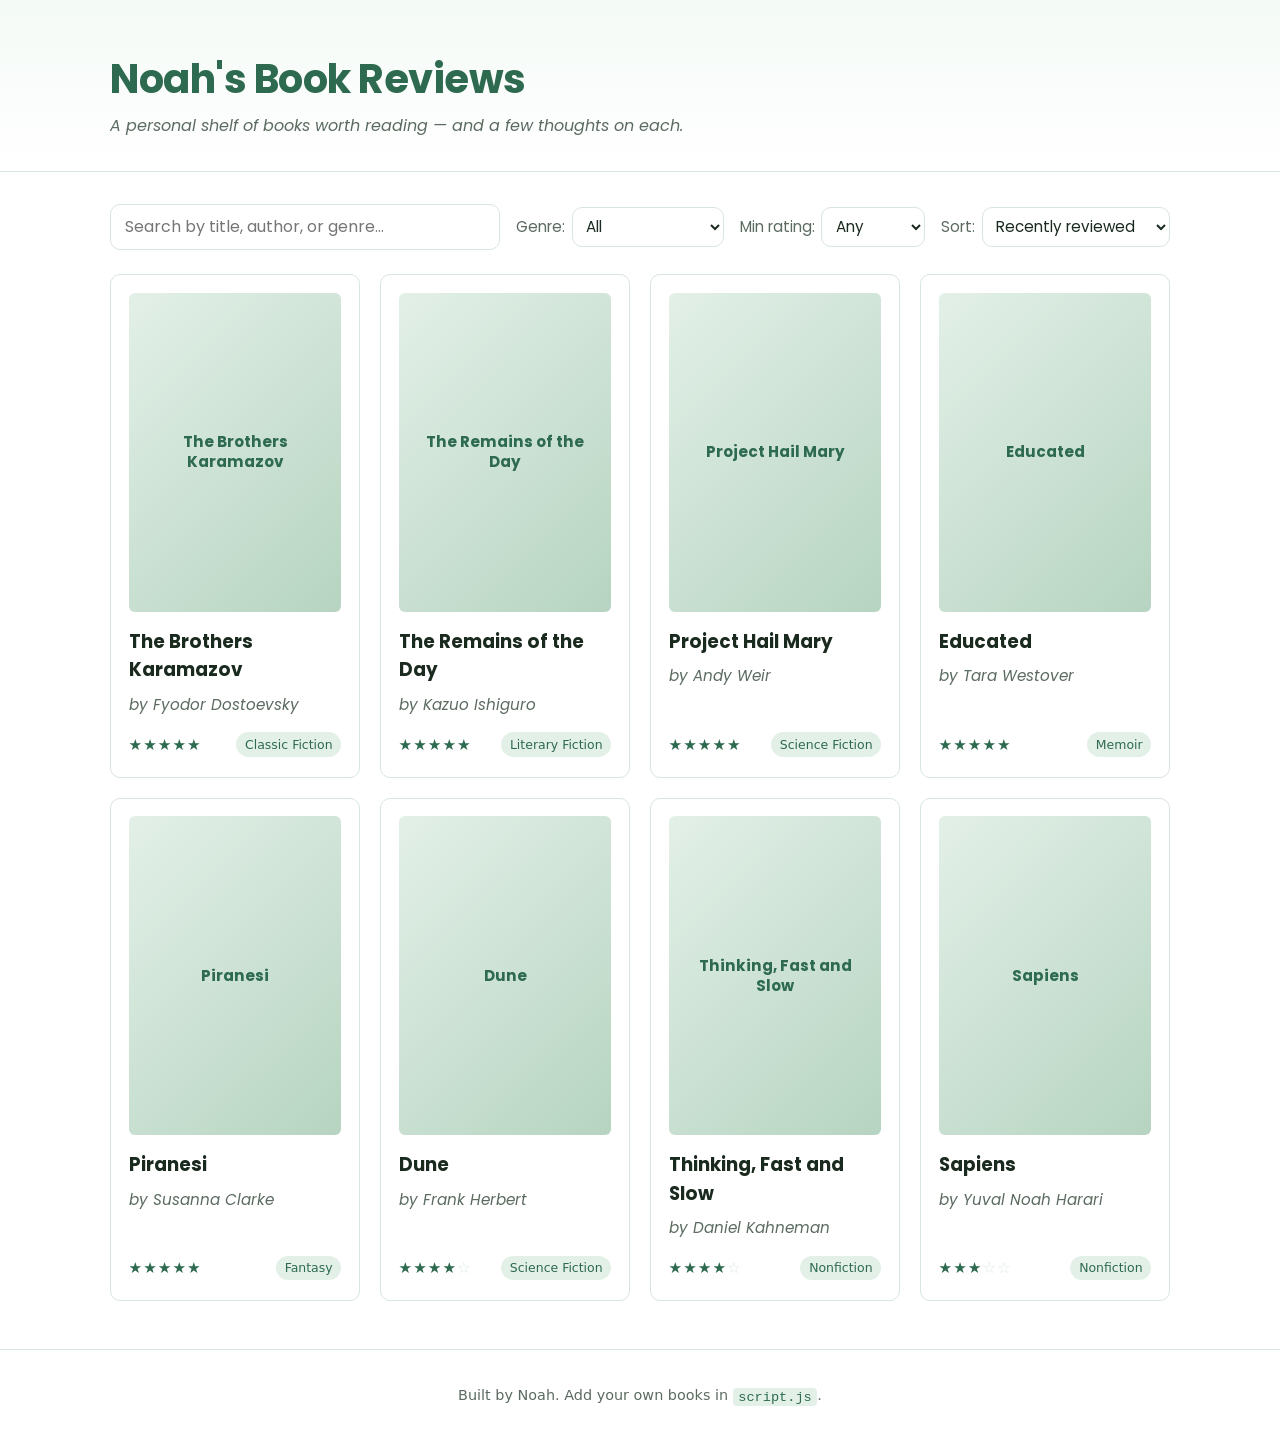
==== index.html @ 5723decc "Initial commit: book review site" ====
<!DOCTYPE html>
<html lang="en">
<head>
  <meta charset="UTF-8" />
  <meta name="viewport" content="width=device-width, initial-scale=1.0" />
  <title>Noah's Book Reviews</title>
  <link rel="preconnect" href="https://fonts.googleapis.com" />
  <link rel="preconnect" href="https://fonts.gstatic.com" crossorigin />
  <link rel="stylesheet" href="https://fonts.googleapis.com/css2?family=Poppins:wght@300;400;500;600;700&display=swap" />
  <link rel="stylesheet" href="styles.css" />
</head>
<body>
  <header class="site-header">
    <div class="container">
      <h1 class="site-title">Noah's Book Reviews</h1>
      <p class="site-tagline">A personal shelf of books worth reading — and a few thoughts on each.</p>
    </div>
  </header>

  <main class="container" id="library-view">
    <section class="controls">
      <input
        type="search"
        id="search"
        class="search-input"
        placeholder="Search by title, author, or genre…"
        aria-label="Search books"
      />
      <div class="filter-group">
        <label for="genre-filter">Genre:</label>
        <select id="genre-filter" aria-label="Filter by genre">
          <option value="">All</option>
        </select>
      </div>
      <div class="filter-group">
        <label for="rating-filter">Min rating:</label>
        <select id="rating-filter" aria-label="Filter by minimum rating">
          <option value="0">Any</option>
          <option value="3">3+ stars</option>
          <option value="4">4+ stars</option>
          <option value="5">5 stars</option>
        </select>
      </div>
      <div class="filter-group">
        <label for="sort">Sort:</label>
        <select id="sort" aria-label="Sort books">
          <option value="recent">Recently reviewed</option>
          <option value="rating-desc">Rating (high to low)</option>
          <option value="rating-asc">Rating (low to high)</option>
          <option value="title">Title (A–Z)</option>
          <option value="author">Author (A–Z)</option>
        </select>
      </div>
    </section>

    <section id="book-grid" class="book-grid" aria-live="polite"></section>

    <p id="empty-state" class="empty-state" hidden>No books match your filters.</p>
  </main>

  <main class="container article-view" id="article-view" hidden>
    <nav class="article-nav-top" aria-label="Article navigation">
      <a href="#" class="back-link" id="back-link">&larr; Back to all reviews</a>
    </nav>
    <article id="article-body" class="article"></article>
    <nav class="article-nav-bottom" aria-label="More reviews">
      <a href="#" class="nav-button" id="prev-link" hidden>&larr; <span></span></a>
      <a href="#" class="nav-button center" id="library-link">All reviews</a>
      <a href="#" class="nav-button" id="next-link" hidden><span></span> &rarr;</a>
    </nav>
  </main>

  <div id="modal" class="modal" hidden aria-hidden="true" role="dialog" aria-modal="true" aria-labelledby="modal-title">
    <div class="modal-backdrop" data-close></div>
    <article class="modal-content">
      <button class="modal-close" data-close aria-label="Close">&times;</button>
      <div id="modal-body"></div>
    </article>
  </div>

  <footer class="site-footer">
    <div class="container">
      <p>Built by Noah. Add your own books in <code>script.js</code>.</p>
    </div>
  </footer>

  <script src="script.js"></script>
</body>
</html>
---- styles.css ----
:root {
  --bg: #ffffff;
  --surface: #ffffff;
  --text: #1a2a1f;
  --text-muted: #5b6b60;
  --accent: #2d6a4f;
  --accent-soft: #e3f0e8;
  --border: #d8e6dc;
  --shadow: 0 4px 18px rgba(26, 42, 31, 0.08);
  --star: #2d6a4f;
  --star-empty: #d8e6dc;
  --radius: 10px;
}

* { box-sizing: border-box; }

html, body {
  margin: 0;
  padding: 0;
  background: var(--bg);
  color: var(--text);
  font-family: 'Poppins', -apple-system, system-ui, sans-serif;
  line-height: 1.55;
}

.container {
  max-width: 1100px;
  margin: 0 auto;
  padding: 0 1.25rem;
}

.site-header {
  padding: 3rem 0 2rem;
  border-bottom: 1px solid var(--border);
  background: linear-gradient(180deg, #f4faf6 0%, var(--bg) 100%);
}

.site-title {
  margin: 0 0 0.25rem;
  font-size: 2.5rem;
  letter-spacing: -0.5px;
  color: var(--accent);
}

.site-tagline {
  margin: 0;
  color: var(--text-muted);
  font-style: italic;
}

.controls {
  display: flex;
  flex-wrap: wrap;
  gap: 0.75rem 1rem;
  align-items: center;
  margin: 2rem 0 1.5rem;
}

.search-input {
  flex: 1 1 260px;
  padding: 0.6rem 0.85rem;
  border: 1px solid var(--border);
  border-radius: var(--radius);
  font-size: 1rem;
  font-family: inherit;
  background: var(--surface);
}
.search-input:focus {
  outline: none;
  border-color: var(--accent);
  box-shadow: 0 0 0 3px var(--accent-soft);
}

.filter-group {
  display: flex;
  align-items: center;
  gap: 0.4rem;
  font-size: 0.95rem;
  color: var(--text-muted);
}

.filter-group select {
  padding: 0.45rem 0.6rem;
  border: 1px solid var(--border);
  border-radius: var(--radius);
  background: var(--surface);
  font-family: inherit;
  font-size: 0.95rem;
  color: var(--text);
}

.book-grid {
  display: grid;
  grid-template-columns: repeat(auto-fill, minmax(240px, 1fr));
  gap: 1.25rem;
  padding-bottom: 3rem;
}

.book-card {
  background: var(--surface);
  border: 1px solid var(--border);
  border-radius: var(--radius);
  padding: 1.1rem 1.1rem 1.25rem;
  cursor: pointer;
  transition: transform 0.15s ease, box-shadow 0.15s ease, border-color 0.15s ease;
  display: flex;
  flex-direction: column;
  gap: 0.5rem;
}
.book-card:hover {
  transform: translateY(-3px);
  box-shadow: var(--shadow);
  border-color: #b6d4c1;
}

.book-cover {
  background: linear-gradient(135deg, #e3f0e8 0%, #b6d4c1 100%);
  border-radius: 6px;
  aspect-ratio: 2 / 3;
  display: flex;
  align-items: center;
  justify-content: center;
  text-align: center;
  padding: 0.75rem;
  color: var(--accent);
  font-weight: bold;
  font-size: 0.95rem;
  margin-bottom: 0.5rem;
  line-height: 1.3;
  overflow: hidden;
}

.book-title {
  margin: 0;
  font-size: 1.15rem;
  color: var(--text);
}

.book-author {
  margin: 0;
  color: var(--text-muted);
  font-style: italic;
  font-size: 0.95rem;
}

.book-meta {
  display: flex;
  justify-content: space-between;
  align-items: center;
  margin-top: auto;
  padding-top: 0.5rem;
  font-size: 0.85rem;
  color: var(--text-muted);
}

.stars { letter-spacing: 1px; font-size: 0.95rem; }
.stars .filled { color: var(--star); }
.stars .empty { color: var(--star-empty); }

.genre-tag {
  background: var(--accent-soft);
  color: var(--accent);
  padding: 0.15rem 0.55rem;
  border-radius: 999px;
  font-size: 0.78rem;
  font-family: -apple-system, system-ui, sans-serif;
}

.empty-state {
  text-align: center;
  color: var(--text-muted);
  padding: 3rem 1rem;
  font-style: italic;
}

.modal {
  position: fixed;
  inset: 0;
  display: flex;
  align-items: center;
  justify-content: center;
  z-index: 100;
  padding: 1.5rem;
}
.modal[hidden] { display: none; }

.modal-backdrop {
  position: absolute;
  inset: 0;
  background: rgba(20, 18, 14, 0.55);
  backdrop-filter: blur(2px);
}

.modal-content {
  position: relative;
  background: var(--surface);
  border-radius: var(--radius);
  max-width: 640px;
  width: 100%;
  max-height: 90vh;
  overflow-y: auto;
  padding: 2rem 2rem 2.25rem;
  box-shadow: 0 20px 60px rgba(0,0,0,0.25);
  animation: pop 0.18s ease-out;
}

@keyframes pop {
  from { transform: scale(0.96); opacity: 0; }
  to   { transform: scale(1);    opacity: 1; }
}

.modal-close {
  position: absolute;
  top: 0.5rem;
  right: 0.75rem;
  background: none;
  border: none;
  font-size: 2rem;
  line-height: 1;
  color: var(--text-muted);
  cursor: pointer;
  padding: 0.25rem 0.5rem;
}
.modal-close:hover { color: var(--accent); }

.modal h2 {
  margin: 0 0 0.25rem;
  color: var(--accent);
  font-size: 1.7rem;
}
.modal .author {
  color: var(--text-muted);
  font-style: italic;
  margin: 0 0 1rem;
}

.review-meta {
  display: flex;
  flex-wrap: wrap;
  gap: 0.75rem 1.25rem;
  font-size: 0.9rem;
  color: var(--text-muted);
  border-top: 1px solid var(--border);
  border-bottom: 1px solid var(--border);
  padding: 0.75rem 0;
  margin: 1rem 0 1.25rem;
  font-family: -apple-system, system-ui, sans-serif;
}

.review-text {
  font-size: 1.02rem;
  white-space: pre-wrap;
}

.review-text p { margin: 0 0 1em; }

.favorite-quote {
  border-left: 3px solid var(--accent);
  background: var(--accent-soft);
  padding: 0.75rem 1rem;
  margin: 1.25rem 0 0.5rem;
  font-style: italic;
  color: #1f4030;
  border-radius: 0 6px 6px 0;
}

/* ---- Article view (Medium-style) ---- */
.article-view {
  max-width: 720px;
  padding-top: 1.5rem;
  padding-bottom: 4rem;
}

.article-nav-top {
  margin-bottom: 2rem;
}

.back-link {
  color: var(--accent);
  text-decoration: none;
  font-size: 0.95rem;
  font-weight: 500;
  display: inline-flex;
  align-items: center;
  gap: 0.35rem;
  padding: 0.4rem 0;
  transition: opacity 0.15s ease;
}
.back-link:hover { opacity: 0.7; }

.article header { margin-bottom: 2rem; }

.article h1 {
  font-size: 2.4rem;
  line-height: 1.2;
  margin: 0 0 0.5rem;
  color: var(--text);
  letter-spacing: -0.5px;
  font-weight: 600;
}

.article .article-author {
  font-size: 1.15rem;
  color: var(--text-muted);
  margin: 0 0 1.25rem;
  font-style: italic;
}

.article-meta-row {
  display: flex;
  flex-wrap: wrap;
  align-items: center;
  gap: 0.75rem 1.25rem;
  padding: 1rem 0;
  border-top: 1px solid var(--border);
  border-bottom: 1px solid var(--border);
  font-size: 0.9rem;
  color: var(--text-muted);
}

.article-meta-row .stars { font-size: 1.1rem; }

.article-content {
  font-size: 1.18rem;
  line-height: 1.75;
  color: #2a3a30;
  margin-top: 2rem;
}

.article-content p { margin: 0 0 1.5em; }

.article-content h2 {
  font-size: 1.55rem;
  margin: 2.25rem 0 1rem;
  color: var(--text);
  font-weight: 600;
  letter-spacing: -0.25px;
}

.article-content h3 {
  font-size: 1.2rem;
  margin: 1.75rem 0 0.75rem;
  color: var(--text);
  font-weight: 600;
}

.article-content blockquote {
  border-left: 4px solid var(--accent);
  margin: 1.75rem 0;
  padding: 0.25rem 0 0.25rem 1.25rem;
  color: var(--text);
  font-style: italic;
  font-size: 1.25rem;
  line-height: 1.55;
}

.pull-quote {
  border-left: 4px solid var(--accent);
  background: var(--accent-soft);
  padding: 1.25rem 1.5rem;
  margin: 2rem 0;
  font-style: italic;
  color: #1f4030;
  border-radius: 0 6px 6px 0;
  font-size: 1.15rem;
  line-height: 1.6;
}
.pull-quote .quote-label {
  display: block;
  font-style: normal;
  font-size: 0.75rem;
  letter-spacing: 1.5px;
  text-transform: uppercase;
  color: var(--accent);
  margin-bottom: 0.5rem;
  font-weight: 600;
}

.article-nav-bottom {
  display: grid;
  grid-template-columns: 1fr auto 1fr;
  gap: 0.75rem;
  margin-top: 3rem;
  padding-top: 2rem;
  border-top: 1px solid var(--border);
  align-items: stretch;
}

.nav-button {
  display: flex;
  align-items: center;
  gap: 0.4rem;
  padding: 0.85rem 1rem;
  border: 1px solid var(--border);
  border-radius: var(--radius);
  text-decoration: none;
  color: var(--text);
  font-size: 0.95rem;
  background: var(--surface);
  transition: border-color 0.15s ease, color 0.15s ease, background 0.15s ease;
  min-width: 0;
}
.nav-button:hover {
  border-color: var(--accent);
  color: var(--accent);
}
.nav-button span {
  overflow: hidden;
  text-overflow: ellipsis;
  white-space: nowrap;
}
.nav-button.center {
  background: var(--accent);
  color: #fff;
  border-color: var(--accent);
  font-weight: 500;
  justify-content: center;
}
.nav-button.center:hover { opacity: 0.9; color: #fff; }
.nav-button:last-child { justify-content: flex-end; text-align: right; }

@media (max-width: 600px) {
  .article h1 { font-size: 1.8rem; }
  .article-content { font-size: 1.05rem; line-height: 1.7; }
  .article-nav-bottom {
    grid-template-columns: 1fr;
  }
  .nav-button:last-child { justify-content: flex-start; text-align: left; }
}

/* ---- Modal "See full breakdown" button ---- */
.full-breakdown-btn {
  display: inline-block;
  margin-top: 1.5rem;
  padding: 0.7rem 1.4rem;
  background: var(--accent);
  color: #fff;
  text-decoration: none;
  border-radius: var(--radius);
  font-size: 0.95rem;
  font-weight: 500;
  border: none;
  cursor: pointer;
  font-family: inherit;
  transition: opacity 0.15s ease;
}
.full-breakdown-btn:hover { opacity: 0.88; }

.site-footer {
  border-top: 1px solid var(--border);
  padding: 1.25rem 0;
  color: var(--text-muted);
  font-size: 0.9rem;
  text-align: center;
  font-family: -apple-system, system-ui, sans-serif;
}
.site-footer code {
  background: var(--accent-soft);
  color: var(--accent);
  padding: 0.1rem 0.35rem;
  border-radius: 4px;
  font-size: 0.85rem;
}

@media (max-width: 600px) {
  .site-title { font-size: 1.9rem; }
  .modal-content { padding: 1.5rem 1.25rem; }
}
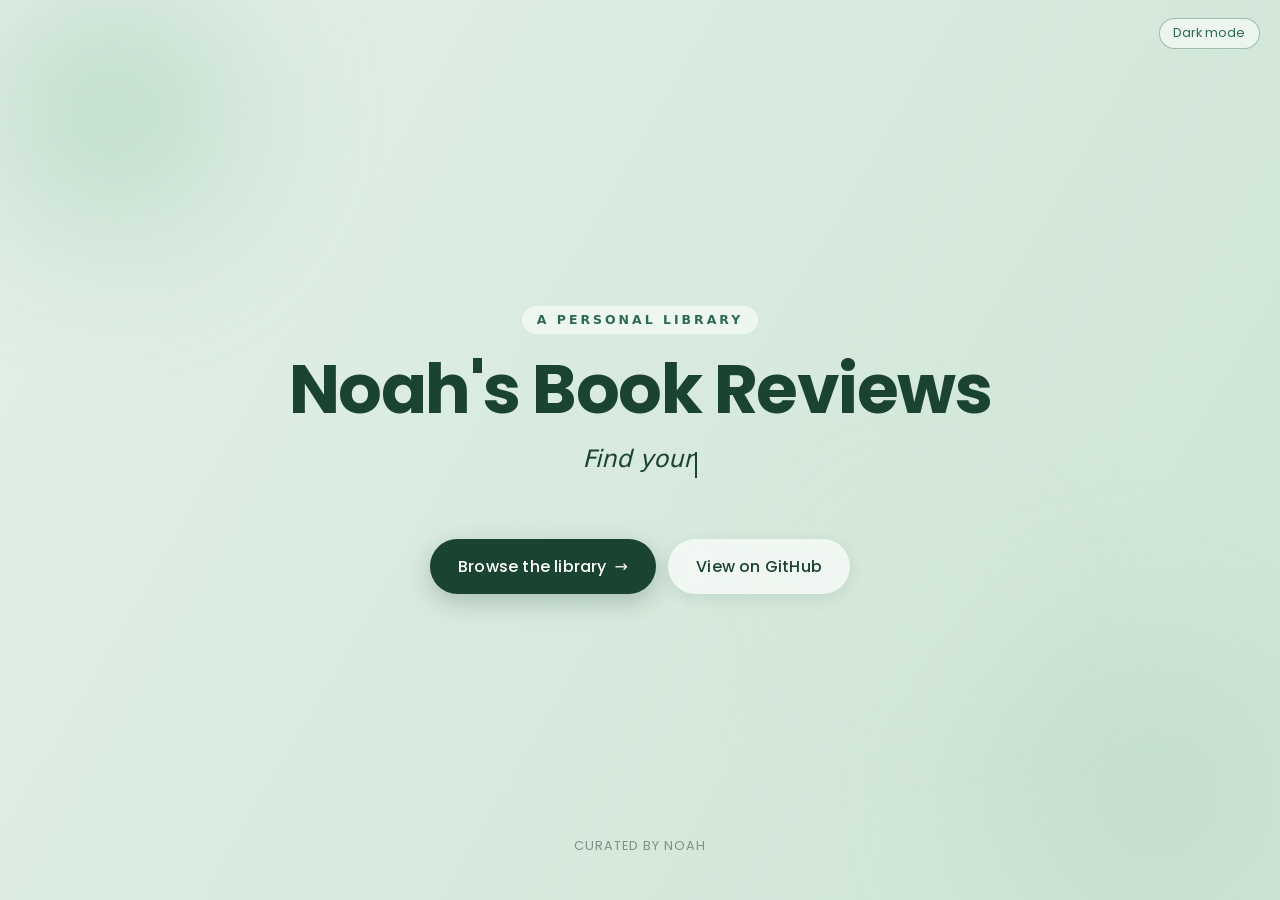
==== commit 859ec6d1: "Add light/dark mode toggle - Dark colour scheme using CSS custom properties on html[data-theme="dark" ====
--- a/index.html
+++ b/index.html
@@ -4,86 +4,95 @@
   <meta charset="UTF-8" />
   <meta name="viewport" content="width=device-width, initial-scale=1.0" />
   <title>Noah's Book Reviews</title>
+  <script>
+    (function(){
+      var t=localStorage.getItem('theme')||(window.matchMedia('(prefers-color-scheme: dark)').matches?'dark':'light');
+      document.documentElement.setAttribute('data-theme',t);
+    })();
+  </script>
   <link rel="preconnect" href="https://fonts.googleapis.com" />
   <link rel="preconnect" href="https://fonts.gstatic.com" crossorigin />
   <link rel="stylesheet" href="https://fonts.googleapis.com/css2?family=Poppins:wght@300;400;500;600;700&display=swap" />
-  <link rel="stylesheet" href="styles.css" />
+  <link rel="stylesheet" href="landing.css" />
 </head>
 <body>
-  <header class="site-header">
-    <div class="container">
-      <h1 class="site-title">Noah's Book Reviews</h1>
-      <p class="site-tagline">A personal shelf of books worth reading — and a few thoughts on each.</p>
+  <button id="theme-toggle" class="landing-theme-toggle" aria-label="Switch to dark mode">Dark mode</button>
+
+  <section class="landing">
+    <div class="orb orb-1"></div>
+    <div class="orb orb-2"></div>
+    <div class="orb orb-3"></div>
+
+    <div class="hero">
+      <span class="eyebrow">A Personal Library</span>
+      <h1>Noah's Book Reviews</h1>
+      <p class="typewriter-line">
+        <span id="typewriter" aria-live="polite"></span><span class="cursor" aria-hidden="true"></span>
+      </p>
+      <div class="cta-row">
+        <a href="library.html" class="cta-button">
+          Browse the library <span class="arrow">&rarr;</span>
+        </a>
+        <a href="https://github.com/noahrubin989/book-reviews" class="cta-button ghost" target="_blank" rel="noopener">
+          View on GitHub
+        </a>
+      </div>
     </div>
-  </header>
 
-  <main class="container" id="library-view">
-    <section class="controls">
-      <input
-        type="search"
-        id="search"
-        class="search-input"
-        placeholder="Search by title, author, or genre…"
-        aria-label="Search books"
-      />
-      <div class="filter-group">
-        <label for="genre-filter">Genre:</label>
-        <select id="genre-filter" aria-label="Filter by genre">
-          <option value="">All</option>
-        </select>
-      </div>
-      <div class="filter-group">
-        <label for="rating-filter">Min rating:</label>
-        <select id="rating-filter" aria-label="Filter by minimum rating">
-          <option value="0">Any</option>
-          <option value="3">3+ stars</option>
-          <option value="4">4+ stars</option>
-          <option value="5">5 stars</option>
-        </select>
-      </div>
-      <div class="filter-group">
-        <label for="sort">Sort:</label>
-        <select id="sort" aria-label="Sort books">
-          <option value="recent">Recently reviewed</option>
-          <option value="rating-desc">Rating (high to low)</option>
-          <option value="rating-asc">Rating (low to high)</option>
-          <option value="title">Title (A–Z)</option>
-          <option value="author">Author (A–Z)</option>
-        </select>
-      </div>
-    </section>
+    <p class="scroll-hint">Curated by Noah</p>
+  </section>
 
-    <section id="book-grid" class="book-grid" aria-live="polite"></section>
+  <script src="theme.js"></script>
+  <script>
+    (function () {
+      const phrases = [
+        "Find your next great read.",
+        "Honest reviews. No spoilers.",
+        "From classics to science fiction.",
+        "Books worth your time.",
+        "One reader's shelf, opened up."
+      ];
 
-    <p id="empty-state" class="empty-state" hidden>No books match your filters.</p>
-  </main>
+      const el = document.getElementById('typewriter');
+      const TYPE_MS = 70;
+      const DELETE_MS = 35;
+      const PAUSE_AFTER_TYPE = 1700;
+      const PAUSE_AFTER_DELETE = 350;
 
-  <main class="container article-view" id="article-view" hidden>
-    <nav class="article-nav-top" aria-label="Article navigation">
-      <a href="#" class="back-link" id="back-link">&larr; Back to all reviews</a>
-    </nav>
-    <article id="article-body" class="article"></article>
-    <nav class="article-nav-bottom" aria-label="More reviews">
-      <a href="#" class="nav-button" id="prev-link" hidden>&larr; <span></span></a>
-      <a href="#" class="nav-button center" id="library-link">All reviews</a>
-      <a href="#" class="nav-button" id="next-link" hidden><span></span> &rarr;</a>
-    </nav>
-  </main>
+      let phraseIndex = 0;
+      let charIndex = 0;
+      let deleting = false;
 
-  <div id="modal" class="modal" hidden aria-hidden="true" role="dialog" aria-modal="true" aria-labelledby="modal-title">
-    <div class="modal-backdrop" data-close></div>
-    <article class="modal-content">
-      <button class="modal-close" data-close aria-label="Close">&times;</button>
-      <div id="modal-body"></div>
-    </article>
-  </div>
+      function tick() {
+        const phrase = phrases[phraseIndex];
+        if (!deleting) {
+          charIndex++;
+          el.textContent = phrase.slice(0, charIndex);
+          if (charIndex === phrase.length) {
+            deleting = true;
+            return setTimeout(tick, PAUSE_AFTER_TYPE);
+          }
+          return setTimeout(tick, TYPE_MS);
+        } else {
+          charIndex--;
+          el.textContent = phrase.slice(0, charIndex);
+          if (charIndex === 0) {
+            deleting = false;
+            phraseIndex = (phraseIndex + 1) % phrases.length;
+            return setTimeout(tick, PAUSE_AFTER_DELETE);
+          }
+          return setTimeout(tick, DELETE_MS);
+        }
+      }
 
-  <footer class="site-footer">
-    <div class="container">
-      <p>Built by Noah. Add your own books in <code>script.js</code>.</p>
-    </div>
-  </footer>
-
-  <script src="script.js"></script>
+      // Respect reduced-motion users: just show the first phrase, no animation.
+      const reduceMotion = window.matchMedia('(prefers-reduced-motion: reduce)').matches;
+      if (reduceMotion) {
+        el.textContent = phrases[0];
+      } else {
+        setTimeout(tick, 600);
+      }
+    })();
+  </script>
 </body>
 </html>
--- a/landing.css
+++ b/landing.css
@@ -0,0 +1,327 @@
+:root {
+  --accent: #2d6a4f;
+  --accent-dark: #1b4332;
+  --accent-soft: #e3f0e8;
+  --text: #1a2a1f;
+  --text-muted: #5b6b60;
+}
+
+* { box-sizing: border-box; }
+
+html, body {
+  margin: 0;
+  padding: 0;
+  height: 100%;
+  font-family: 'Poppins', -apple-system, system-ui, sans-serif;
+  color: var(--text);
+  overflow: hidden;
+  -webkit-text-size-adjust: 100%;
+}
+
+/* ---- Animated gradient background ---- */
+.landing {
+  position: relative;
+  min-height: 100vh;
+  min-height: 100dvh;
+  display: flex;
+  align-items: center;
+  justify-content: center;
+  padding: 2rem 1.5rem;
+  overflow: hidden;
+  background:
+    linear-gradient(120deg, #e3f0e8, #d1e7d8, #c9e4d0, #b6d4c1, #d8ebde, #e3f0e8);
+  background-size: 400% 400%;
+  animation: gradientShift 22s ease-in-out infinite;
+}
+
+@keyframes gradientShift {
+  0%   { background-position: 0% 50%; }
+  50%  { background-position: 100% 50%; }
+  100% { background-position: 0% 50%; }
+}
+
+/* Soft floating orbs for added depth */
+.orb {
+  position: absolute;
+  border-radius: 50%;
+  filter: blur(60px);
+  opacity: 0.55;
+  pointer-events: none;
+  will-change: transform;
+}
+.orb-1 {
+  width: 380px; height: 380px;
+  background: radial-gradient(circle, #95c8a8, transparent 70%);
+  top: -80px; left: -80px;
+  animation: float1 18s ease-in-out infinite;
+}
+.orb-2 {
+  width: 460px; height: 460px;
+  background: radial-gradient(circle, #b6d4c1, transparent 70%);
+  bottom: -120px; right: -100px;
+  animation: float2 24s ease-in-out infinite;
+}
+.orb-3 {
+  width: 300px; height: 300px;
+  background: radial-gradient(circle, #d4ead9, transparent 70%);
+  top: 50%; left: 60%;
+  animation: float3 20s ease-in-out infinite;
+}
+
+@keyframes float1 {
+  0%, 100% { transform: translate(0, 0); }
+  50%      { transform: translate(60px, 40px); }
+}
+@keyframes float2 {
+  0%, 100% { transform: translate(0, 0); }
+  50%      { transform: translate(-80px, -50px); }
+}
+@keyframes float3 {
+  0%, 100% { transform: translate(0, 0) scale(1); }
+  50%      { transform: translate(-40px, 30px) scale(1.1); }
+}
+
+/* ---- Hero content ---- */
+.hero {
+  position: relative;
+  z-index: 1;
+  text-align: center;
+  max-width: 720px;
+  animation: fadeUp 1s ease-out 0.1s both;
+}
+
+@keyframes fadeUp {
+  from { opacity: 0; transform: translateY(20px); }
+  to   { opacity: 1; transform: translateY(0); }
+}
+
+.eyebrow {
+  display: inline-block;
+  font-size: 0.78rem;
+  letter-spacing: 3px;
+  text-transform: uppercase;
+  color: var(--accent);
+  font-weight: 600;
+  margin-bottom: 1.25rem;
+  padding: 0.4rem 0.9rem;
+  background: rgba(255, 255, 255, 0.55);
+  border-radius: 999px;
+  backdrop-filter: blur(8px);
+}
+
+.hero h1 {
+  font-size: clamp(2.5rem, 6vw, 4.25rem);
+  font-weight: 700;
+  margin: 0 0 1rem;
+  color: var(--accent-dark);
+  letter-spacing: -1.5px;
+  line-height: 1.05;
+}
+
+.typewriter-line {
+  font-size: clamp(1.1rem, 2.5vw, 1.5rem);
+  font-weight: 400;
+  color: var(--text);
+  margin: 0 0 2.5rem;
+  min-height: 2.4em;
+  font-style: italic;
+}
+
+#typewriter {
+  color: var(--accent-dark);
+  font-weight: 500;
+}
+
+.cursor {
+  display: inline-block;
+  width: 2px;
+  background: var(--accent-dark);
+  margin-left: 2px;
+  animation: blink 1s step-end infinite;
+  vertical-align: text-bottom;
+  height: 1.1em;
+  position: relative;
+  top: 3px;
+}
+
+@keyframes blink {
+  0%, 50%   { opacity: 1; }
+  51%, 100% { opacity: 0; }
+}
+
+.cta-row {
+  display: flex;
+  gap: 0.75rem;
+  justify-content: center;
+  flex-wrap: wrap;
+}
+
+.cta-button {
+  display: inline-flex;
+  align-items: center;
+  gap: 0.5rem;
+  padding: 0.95rem 1.75rem;
+  background: var(--accent-dark);
+  color: #fff;
+  text-decoration: none;
+  border-radius: 999px;
+  font-size: 1rem;
+  font-weight: 500;
+  letter-spacing: 0.2px;
+  box-shadow: 0 8px 24px rgba(27, 67, 50, 0.25);
+  transition: transform 0.2s ease, box-shadow 0.2s ease, background 0.2s ease;
+}
+.cta-button:hover {
+  transform: translateY(-2px);
+  box-shadow: 0 12px 30px rgba(27, 67, 50, 0.35);
+  background: var(--accent);
+}
+.cta-button .arrow {
+  transition: transform 0.2s ease;
+}
+.cta-button:hover .arrow {
+  transform: translateX(4px);
+}
+
+.cta-button.ghost {
+  background: rgba(255, 255, 255, 0.65);
+  color: var(--accent-dark);
+  box-shadow: 0 4px 16px rgba(27, 67, 50, 0.1);
+  backdrop-filter: blur(8px);
+}
+.cta-button.ghost:hover {
+  background: #fff;
+}
+
+.scroll-hint {
+  position: absolute;
+  bottom: 2rem;
+  left: 50%;
+  transform: translateX(-50%);
+  font-size: 0.8rem;
+  color: var(--text-muted);
+  letter-spacing: 1px;
+  text-transform: uppercase;
+  opacity: 0.7;
+  z-index: 1;
+}
+
+/* ---- Dark mode overrides for landing ---- */
+html[data-theme="dark"] .landing {
+  background: linear-gradient(120deg, #0d1810, #111f15, #0f1c13, #162518, #101a13, #0d1810);
+}
+html[data-theme="dark"] .orb-1 {
+  background: radial-gradient(circle, #2d6a4f, transparent 70%);
+  opacity: 0.4;
+}
+html[data-theme="dark"] .orb-2 {
+  background: radial-gradient(circle, #1b4332, transparent 70%);
+  opacity: 0.5;
+}
+html[data-theme="dark"] .orb-3 {
+  background: radial-gradient(circle, #245c3a, transparent 70%);
+  opacity: 0.35;
+}
+html[data-theme="dark"] .eyebrow {
+  background: rgba(0, 0, 0, 0.4);
+  color: #52b788;
+}
+html[data-theme="dark"] .hero h1 { color: #e2ede6; }
+html[data-theme="dark"] #typewriter { color: #52b788; }
+html[data-theme="dark"] .cursor { background: #52b788; }
+html[data-theme="dark"] .typewriter-line { color: #a8c5b3; }
+html[data-theme="dark"] .cta-button {
+  background: #52b788;
+  color: #0f1a13;
+}
+html[data-theme="dark"] .cta-button:hover { background: #6fcfa0; }
+html[data-theme="dark"] .cta-button.ghost {
+  background: rgba(0, 0, 0, 0.35);
+  color: #c8ddd0;
+  border: 1.5px solid rgba(82, 183, 136, 0.35);
+}
+html[data-theme="dark"] .cta-button.ghost:hover {
+  background: rgba(0, 0, 0, 0.55);
+}
+html[data-theme="dark"] .scroll-hint { color: #52b788; }
+
+.landing-theme-toggle {
+  position: fixed;
+  top: 1.1rem;
+  right: 1.25rem;
+  z-index: 20;
+  padding: 0.35rem 0.85rem;
+  border-radius: 999px;
+  border: 1.5px solid rgba(45, 106, 79, 0.4);
+  background: rgba(255, 255, 255, 0.55);
+  backdrop-filter: blur(8px);
+  color: var(--accent);
+  font-size: 0.8rem;
+  font-family: inherit;
+  cursor: pointer;
+  transition: border-color 0.15s ease, background 0.15s ease, color 0.15s ease;
+  white-space: nowrap;
+}
+.landing-theme-toggle:hover {
+  background: rgba(255, 255, 255, 0.8);
+  border-color: var(--accent);
+}
+html[data-theme="dark"] .landing-theme-toggle {
+  background: rgba(0, 0, 0, 0.4);
+  border-color: rgba(82, 183, 136, 0.35);
+  color: #52b788;
+}
+html[data-theme="dark"] .landing-theme-toggle:hover {
+  background: rgba(0, 0, 0, 0.6);
+}
+
+/* Reduced motion: respect user preferences */
+@media (prefers-reduced-motion: reduce) {
+  .landing,
+  .orb-1, .orb-2, .orb-3,
+  .hero,
+  .cursor {
+    animation: none !important;
+  }
+}
+
+@media (max-width: 600px) {
+  html, body { overflow: auto; }
+  .landing {
+    min-height: 100vh;
+    min-height: 100dvh;
+    padding: 1.5rem 1.25rem;
+  }
+  .orb { filter: blur(40px); opacity: 0.45; }
+  .orb-1 { width: 260px; height: 260px; top: -60px; left: -60px; }
+  .orb-2 { width: 320px; height: 320px; bottom: -100px; right: -80px; }
+  .orb-3 { width: 220px; height: 220px; }
+
+  .eyebrow {
+    font-size: 0.7rem;
+    letter-spacing: 2px;
+    margin-bottom: 1rem;
+  }
+  .hero h1 { letter-spacing: -1px; }
+  .typewriter-line {
+    min-height: 4em;       /* allow phrases to wrap to 2 lines */
+    margin-bottom: 2rem;
+    font-size: 1.05rem;
+  }
+  .cta-row {
+    flex-direction: column;
+    align-items: stretch;
+    width: 100%;
+    max-width: 320px;
+    margin: 0 auto;
+  }
+  .cta-button {
+    justify-content: center;
+    padding: 0.95rem 1.5rem;
+    font-size: 1rem;
+  }
+  .scroll-hint {
+    bottom: 1rem;
+    font-size: 0.7rem;
+  }
+}
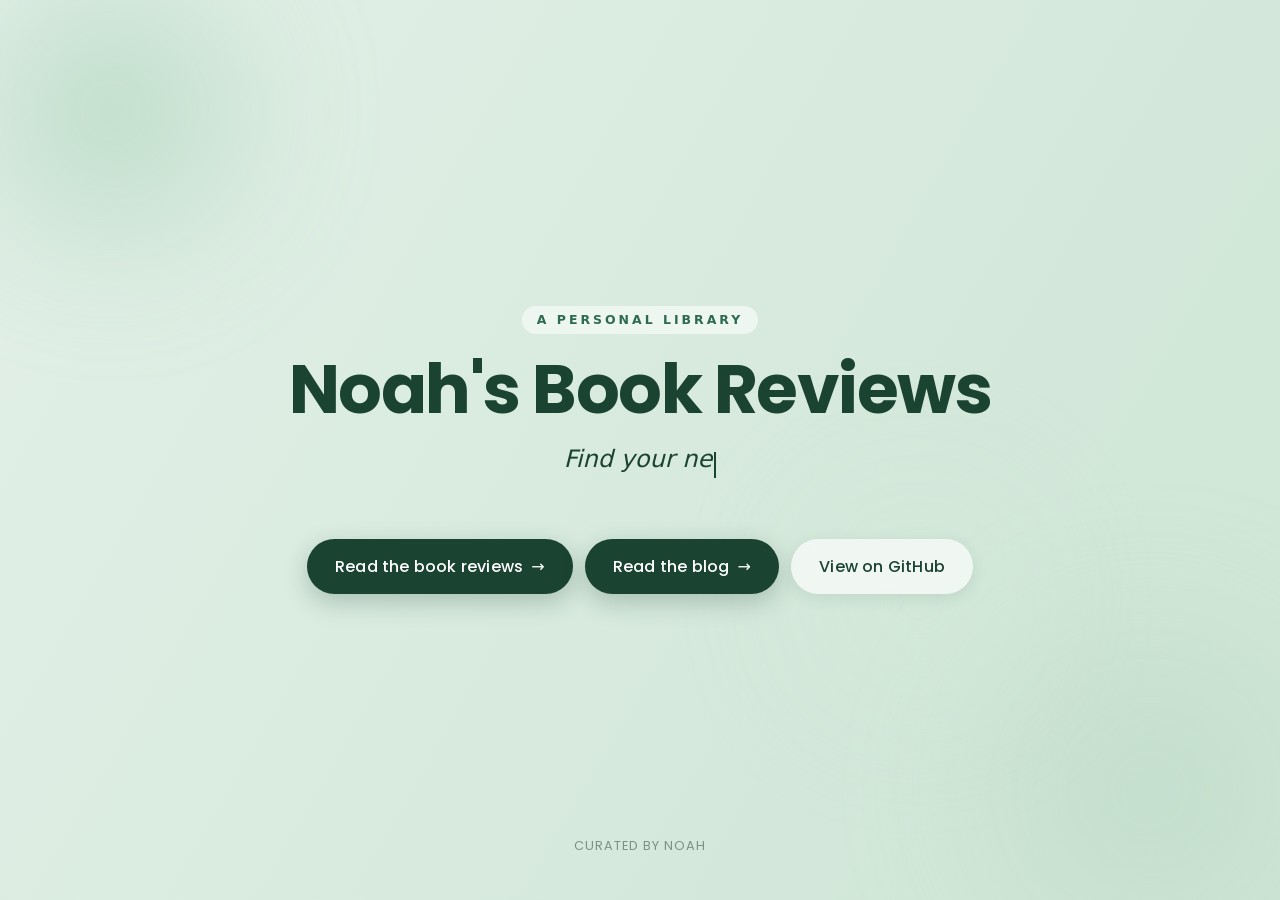
==== commit ff7e9c70: "Tidy directory: assets/, data/, js/ Move CSS into assets/, data arrays into data/, JS logic into js/" ====
--- a/index.html
+++ b/index.html
@@ -4,20 +4,12 @@
   <meta charset="UTF-8" />
   <meta name="viewport" content="width=device-width, initial-scale=1.0" />
   <title>Noah's Book Reviews</title>
-  <script>
-    (function(){
-      var t=localStorage.getItem('theme')||(window.matchMedia('(prefers-color-scheme: dark)').matches?'dark':'light');
-      document.documentElement.setAttribute('data-theme',t);
-    })();
-  </script>
   <link rel="preconnect" href="https://fonts.googleapis.com" />
   <link rel="preconnect" href="https://fonts.gstatic.com" crossorigin />
   <link rel="stylesheet" href="https://fonts.googleapis.com/css2?family=Poppins:wght@300;400;500;600;700&display=swap" />
-  <link rel="stylesheet" href="landing.css" />
+  <link rel="stylesheet" href="assets/landing.css" />
 </head>
 <body>
-  <button id="theme-toggle" class="landing-theme-toggle" aria-label="Switch to dark mode">Dark mode</button>
-
   <section class="landing">
     <div class="orb orb-1"></div>
     <div class="orb orb-2"></div>
@@ -31,7 +23,10 @@
       </p>
       <div class="cta-row">
         <a href="library.html" class="cta-button">
-          Browse the library <span class="arrow">&rarr;</span>
+          Read the book reviews <span class="arrow">&rarr;</span>
+        </a>
+        <a href="blog.html" class="cta-button">
+          Read the blog <span class="arrow">&rarr;</span>
         </a>
         <a href="https://github.com/noahrubin989/book-reviews" class="cta-button ghost" target="_blank" rel="noopener">
           View on GitHub
@@ -42,7 +37,6 @@
     <p class="scroll-hint">Curated by Noah</p>
   </section>
 
-  <script src="theme.js"></script>
   <script>
     (function () {
       const phrases = [
--- a/assets/landing.css
+++ b/assets/landing.css
@@ -0,0 +1,258 @@
+:root {
+  --accent: #2d6a4f;
+  --accent-dark: #1b4332;
+  --accent-soft: #e3f0e8;
+  --text: #1a2a1f;
+  --text-muted: #5b6b60;
+}
+
+* { box-sizing: border-box; }
+
+html, body {
+  margin: 0;
+  padding: 0;
+  height: 100%;
+  font-family: 'Poppins', -apple-system, system-ui, sans-serif;
+  color: var(--text);
+  overflow: hidden;
+  -webkit-text-size-adjust: 100%;
+}
+
+/* ---- Animated gradient background ---- */
+.landing {
+  position: relative;
+  min-height: 100vh;
+  min-height: 100dvh;
+  display: flex;
+  align-items: center;
+  justify-content: center;
+  padding: 2rem 1.5rem;
+  overflow: hidden;
+  background:
+    linear-gradient(120deg, #e3f0e8, #d1e7d8, #c9e4d0, #b6d4c1, #d8ebde, #e3f0e8);
+  background-size: 400% 400%;
+  animation: gradientShift 22s ease-in-out infinite;
+}
+
+@keyframes gradientShift {
+  0%   { background-position: 0% 50%; }
+  50%  { background-position: 100% 50%; }
+  100% { background-position: 0% 50%; }
+}
+
+/* Soft floating orbs for added depth */
+.orb {
+  position: absolute;
+  border-radius: 50%;
+  filter: blur(60px);
+  opacity: 0.55;
+  pointer-events: none;
+  will-change: transform;
+}
+.orb-1 {
+  width: 380px; height: 380px;
+  background: radial-gradient(circle, #95c8a8, transparent 70%);
+  top: -80px; left: -80px;
+  animation: float1 18s ease-in-out infinite;
+}
+.orb-2 {
+  width: 460px; height: 460px;
+  background: radial-gradient(circle, #b6d4c1, transparent 70%);
+  bottom: -120px; right: -100px;
+  animation: float2 24s ease-in-out infinite;
+}
+.orb-3 {
+  width: 300px; height: 300px;
+  background: radial-gradient(circle, #d4ead9, transparent 70%);
+  top: 50%; left: 60%;
+  animation: float3 20s ease-in-out infinite;
+}
+
+@keyframes float1 {
+  0%, 100% { transform: translate(0, 0); }
+  50%      { transform: translate(60px, 40px); }
+}
+@keyframes float2 {
+  0%, 100% { transform: translate(0, 0); }
+  50%      { transform: translate(-80px, -50px); }
+}
+@keyframes float3 {
+  0%, 100% { transform: translate(0, 0) scale(1); }
+  50%      { transform: translate(-40px, 30px) scale(1.1); }
+}
+
+/* ---- Hero content ---- */
+.hero {
+  position: relative;
+  z-index: 1;
+  text-align: center;
+  max-width: 720px;
+  animation: fadeUp 1s ease-out 0.1s both;
+}
+
+@keyframes fadeUp {
+  from { opacity: 0; transform: translateY(20px); }
+  to   { opacity: 1; transform: translateY(0); }
+}
+
+.eyebrow {
+  display: inline-block;
+  font-size: 0.78rem;
+  letter-spacing: 3px;
+  text-transform: uppercase;
+  color: var(--accent);
+  font-weight: 600;
+  margin-bottom: 1.25rem;
+  padding: 0.4rem 0.9rem;
+  background: rgba(255, 255, 255, 0.55);
+  border-radius: 999px;
+  backdrop-filter: blur(8px);
+}
+
+.hero h1 {
+  font-size: clamp(2.5rem, 6vw, 4.25rem);
+  font-weight: 700;
+  margin: 0 0 1rem;
+  color: var(--accent-dark);
+  letter-spacing: -1.5px;
+  line-height: 1.05;
+}
+
+.typewriter-line {
+  font-size: clamp(1.1rem, 2.5vw, 1.5rem);
+  font-weight: 400;
+  color: var(--text);
+  margin: 0 0 2.5rem;
+  min-height: 2.4em;
+  font-style: italic;
+}
+
+#typewriter {
+  color: var(--accent-dark);
+  font-weight: 500;
+}
+
+.cursor {
+  display: inline-block;
+  width: 2px;
+  background: var(--accent-dark);
+  margin-left: 2px;
+  animation: blink 1s step-end infinite;
+  vertical-align: text-bottom;
+  height: 1.1em;
+  position: relative;
+  top: 3px;
+}
+
+@keyframes blink {
+  0%, 50%   { opacity: 1; }
+  51%, 100% { opacity: 0; }
+}
+
+.cta-row {
+  display: flex;
+  gap: 0.75rem;
+  justify-content: center;
+  flex-wrap: wrap;
+}
+
+.cta-button {
+  display: inline-flex;
+  align-items: center;
+  gap: 0.5rem;
+  padding: 0.95rem 1.75rem;
+  background: var(--accent-dark);
+  color: #fff;
+  text-decoration: none;
+  border-radius: 999px;
+  font-size: 1rem;
+  font-weight: 500;
+  letter-spacing: 0.2px;
+  box-shadow: 0 8px 24px rgba(27, 67, 50, 0.25);
+  transition: transform 0.2s ease, box-shadow 0.2s ease, background 0.2s ease;
+}
+.cta-button:hover {
+  transform: translateY(-2px);
+  box-shadow: 0 12px 30px rgba(27, 67, 50, 0.35);
+  background: var(--accent);
+}
+.cta-button .arrow {
+  transition: transform 0.2s ease;
+}
+.cta-button:hover .arrow {
+  transform: translateX(4px);
+}
+
+.cta-button.ghost {
+  background: rgba(255, 255, 255, 0.65);
+  color: var(--accent-dark);
+  box-shadow: 0 4px 16px rgba(27, 67, 50, 0.1);
+  backdrop-filter: blur(8px);
+}
+.cta-button.ghost:hover {
+  background: #fff;
+}
+
+.scroll-hint {
+  position: absolute;
+  bottom: 2rem;
+  left: 50%;
+  transform: translateX(-50%);
+  font-size: 0.8rem;
+  color: var(--text-muted);
+  letter-spacing: 1px;
+  text-transform: uppercase;
+  opacity: 0.7;
+  z-index: 1;
+}
+
+/* Reduced motion: respect user preferences */
+@media (prefers-reduced-motion: reduce) {
+  .landing,
+  .orb-1, .orb-2, .orb-3,
+  .hero,
+  .cursor {
+    animation: none !important;
+  }
+}
+
+@media (max-width: 600px) {
+  html, body { overflow: auto; }
+  .landing {
+    min-height: 100vh;
+    min-height: 100dvh;
+    padding: 1.5rem 1.25rem;
+  }
+  .orb { filter: blur(40px); opacity: 0.45; }
+  .orb-1 { width: 260px; height: 260px; top: -60px; left: -60px; }
+  .orb-2 { width: 320px; height: 320px; bottom: -100px; right: -80px; }
+  .orb-3 { width: 220px; height: 220px; }
+
+  .eyebrow {
+    font-size: 0.7rem;
+    letter-spacing: 2px;
+    margin-bottom: 1rem;
+  }
+  .hero h1 { letter-spacing: -1px; }
+  .typewriter-line {
+    min-height: 4em;       /* allow phrases to wrap to 2 lines */
+    margin-bottom: 2rem;
+    font-size: 1.05rem;
+  }
+  .cta-row {
+    flex-direction: column;
+    align-items: stretch;
+    width: 100%;
+    max-width: 320px;
+    margin: 0 auto;
+  }
+  .cta-button {
+    justify-content: center;
+    padding: 0.95rem 1.5rem;
+    font-size: 1rem;
+  }
+  .scroll-hint {
+    bottom: 1rem;
+    font-size: 0.7rem;
+  }
+}
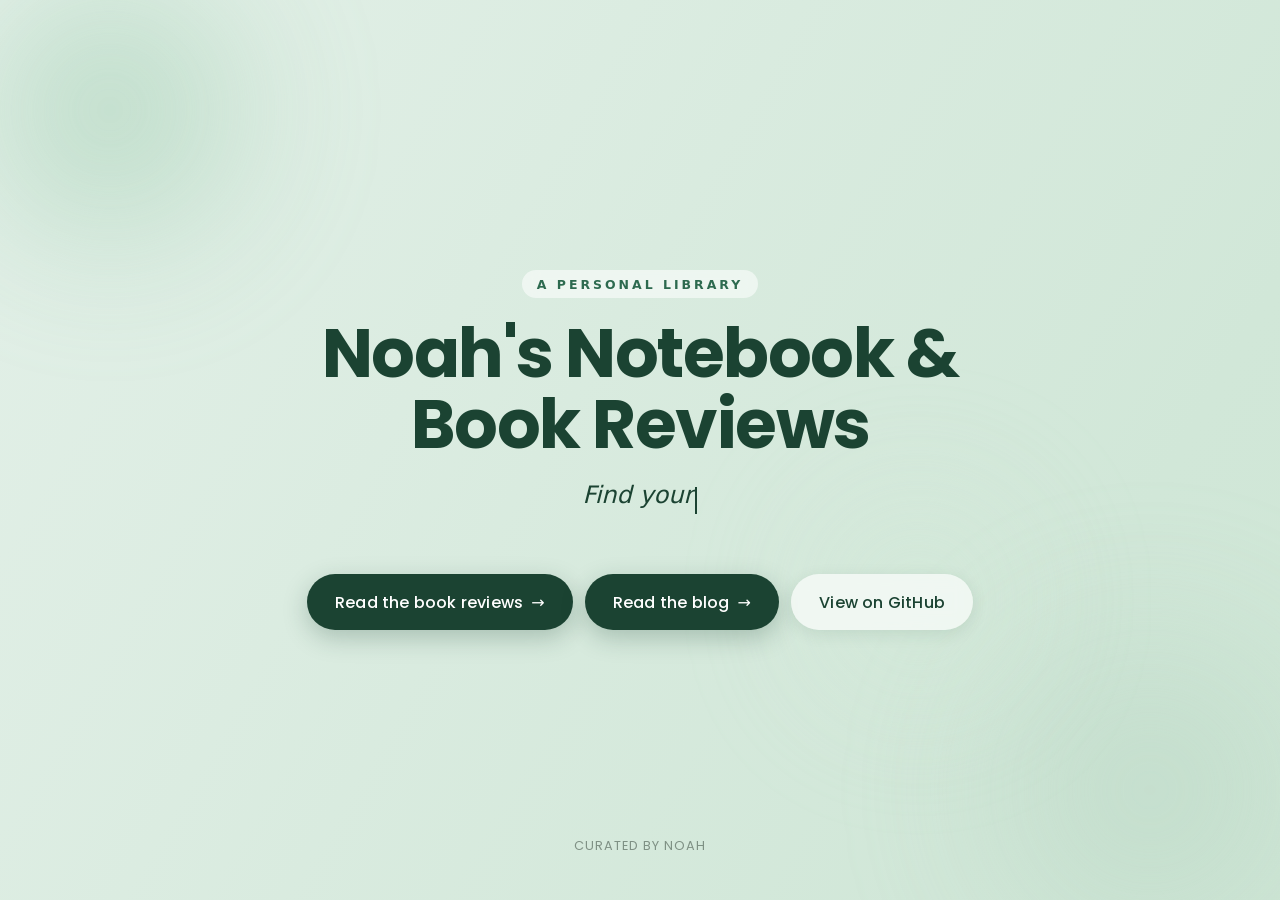
==== commit 44780623: "Add Obstacle Is the Way review and support inline italics/images Adds an Apatheia breakdown for The " ====
--- a/index.html
+++ b/index.html
@@ -1,3 +1,4 @@
+
 <!DOCTYPE html>
 <html lang="en">
 <head>
@@ -17,7 +18,7 @@
 
     <div class="hero">
       <span class="eyebrow">A Personal Library</span>
-      <h1>Noah's Book Reviews</h1>
+      <h1>Noah's Notebook & Book Reviews</h1>
       <p class="typewriter-line">
         <span id="typewriter" aria-live="polite"></span><span class="cursor" aria-hidden="true"></span>
       </p>
